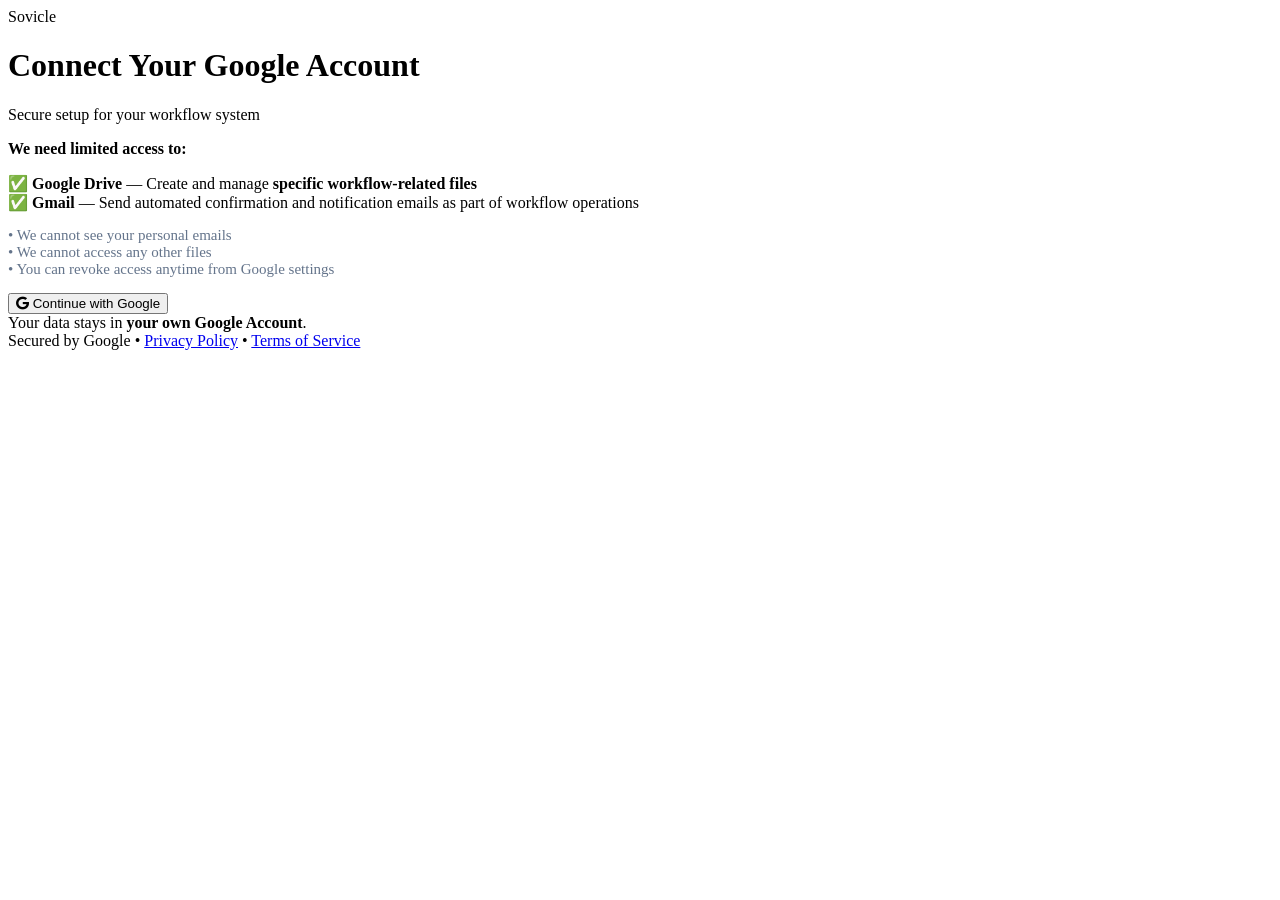
==== connect-google/index.html @ 3cad304c "Create index.html" ====
<!DOCTYPE html>
<html lang="en">
<head>
  <meta charset="UTF-8">
  <meta name="viewport" content="width=device-width, initial-scale=1.0">
  <title>Sovicle - Connect Google Account</title>
  <link rel="stylesheet" href="https://cdnjs.cloudflare.com/ajax/libs/font-awesome/6.5.2/css/all.min.css">
  <link rel="stylesheet" href="style.css">
  <link rel="icon" type="image/png" href="favicon.png">
</head>
<body>
  <div class="container">
    <div class="logo">Sovicle</div>
    
    <h1>Connect Your Google Account</h1>
    <p class="subtitle">Secure setup for your workflow system</p>

    <div class="info-box">
      <p><strong>We need limited access to:</strong></p>
      
      <div class="permission">
        ✅ <strong>Google Drive</strong> — Create and manage <strong>specific workflow-related files</strong>
      </div>
      <div class="permission">
        ✅ <strong>Gmail</strong> — Send automated confirmation and notification emails as part of workflow operations
      </div>
    </div>

    <p style="color:#64748b; font-size:15px;">
      • We cannot see your personal emails<br>
      • We cannot access any other files<br>
      • You can revoke access anytime from Google settings
    </p>

    <button onclick="connect()" class="btn">
      <i class="fab fa-google"></i>
      Continue with Google
    </button>

    <div class="trust">
      Your data stays in <strong>your own Google Account</strong>.<br>
      Secured by Google • 
      <a href="privacy-policy">Privacy Policy</a> • 
      <a href="terms">Terms of Service</a>
    </div>
  </div>
</body>
  <script src="script.js"></script>

</html>
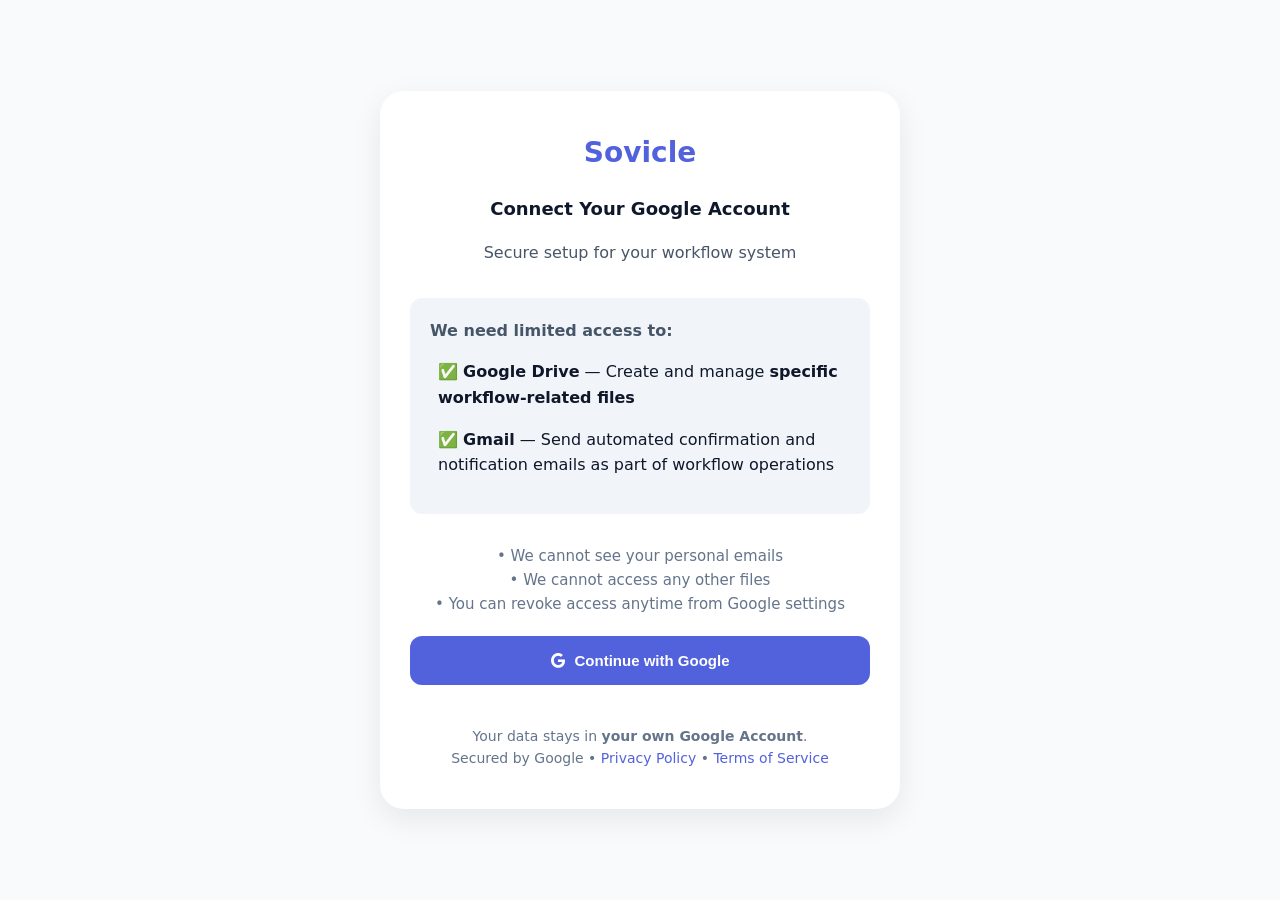
==== commit 6fb2618a: "Update index.html" ====
--- a/connect-google/index.html
+++ b/connect-google/index.html
@@ -40,8 +40,8 @@
     <div class="trust">
       Your data stays in <strong>your own Google Account</strong>.<br>
       Secured by Google • 
-      <a href="privacy-policy">Privacy Policy</a> • 
-      <a href="terms">Terms of Service</a>
+      <a href="https://sovicle.com/privacy-policy">Privacy Policy</a> • 
+      <a href="https://sovicle.com/terms">Terms of Service</a>
     </div>
   </div>
 </body>
--- a/connect-google/style.css
+++ b/connect-google/style.css
@@ -0,0 +1,144 @@
+* {
+  margin: 0;
+  padding: 0;
+  box-sizing: border-box;
+}
+
+:root {
+  --bg: #f8fafc;
+  --text: #0f172a;
+  --card: #ffffff;
+  --muted: #475569;
+  --muted-light: #64748b;
+  --box: #f1f5f9;
+  --box-alt: #f0f4ff;
+  --primary: #5262DD;
+  --primary-hover: #4454c7;
+  --shadow: rgba(0, 0, 0, 0.08);
+}
+
+@media (prefers-color-scheme: dark) {
+  :root {
+    --bg: #050816;
+    --text: #f8fafc;
+    --card: #0f172a;
+    --muted: #94a3b8;
+    --muted-light: #94a3b8;
+    --box: #111c34;
+    --box-alt: #111c34;
+    --primary: #6b7cff;
+    --primary-hover: #5262DD;
+    --shadow: rgba(0, 0, 0, 0.4);
+  }
+}
+
+body {
+  font-family: 'Inter', system-ui, sans-serif;
+  background: var(--bg);
+  color: var(--text);
+  line-height: 1.6;
+  min-height: 100vh;
+  display: flex;
+  align-items: center;
+  justify-content: center;
+  padding: 24px;
+}
+
+.container,
+.success-container {
+  width: 100%;
+  max-width: 520px;
+  padding: 40px 30px;
+  background: var(--card);
+  border-radius: 24px;
+  box-shadow: 0 10px 30px var(--shadow);
+  text-align: center;
+}
+
+.logo {
+  font-size: 28px;
+  font-weight: 700;
+  color: var(--primary);
+  margin-bottom: 8px;
+}
+
+.success-icon {
+  font-size: 72px;
+  color: var(--primary);
+  margin-bottom: 24px;
+}
+
+h1 {
+  font-size: 18px;
+  margin: 20px 0 16px;
+  color: var(--text);
+}
+
+.subtitle {
+  font-size: 16px;
+  color: var(--muted);
+  margin-bottom: 32px;
+}
+
+.info-box,
+.info {
+  background: var(--box);
+  padding: 20px;
+  border-radius: 12px;
+  text-align: left;
+  margin: 30px 0;
+  color: var(--text);
+}
+
+.info {
+  background: var(--box-alt);
+  text-align: center;
+  font-size: 15px;
+}
+
+.permission {
+  margin: 16px 0;
+  padding-left: 8px;
+}
+
+.btn {
+  background: var(--primary);
+  color: white;
+  padding: 16px 40px;
+  font-size: 15px;
+  font-weight: 600;
+  border: none;
+  border-radius: 12px;
+  cursor: pointer;
+  margin-top: 20px;
+  width: 100%;
+  display: flex;
+  align-items: center;
+  justify-content: center;
+  gap: 10px;
+  transition: all 0.3s ease;
+}
+
+.btn:hover {
+  background: var(--primary-hover);
+  transform: translateY(-0px);
+}
+
+.trust {
+  margin-top: 40px;
+  font-size: 14px;
+  color: var(--muted-light);
+}
+
+p {
+  color: var(--muted);
+}
+
+a {
+  color: var(--primary);
+  text-decoration: none;
+}
+
+a:hover {
+  color: var(--primary-hover);
+}
